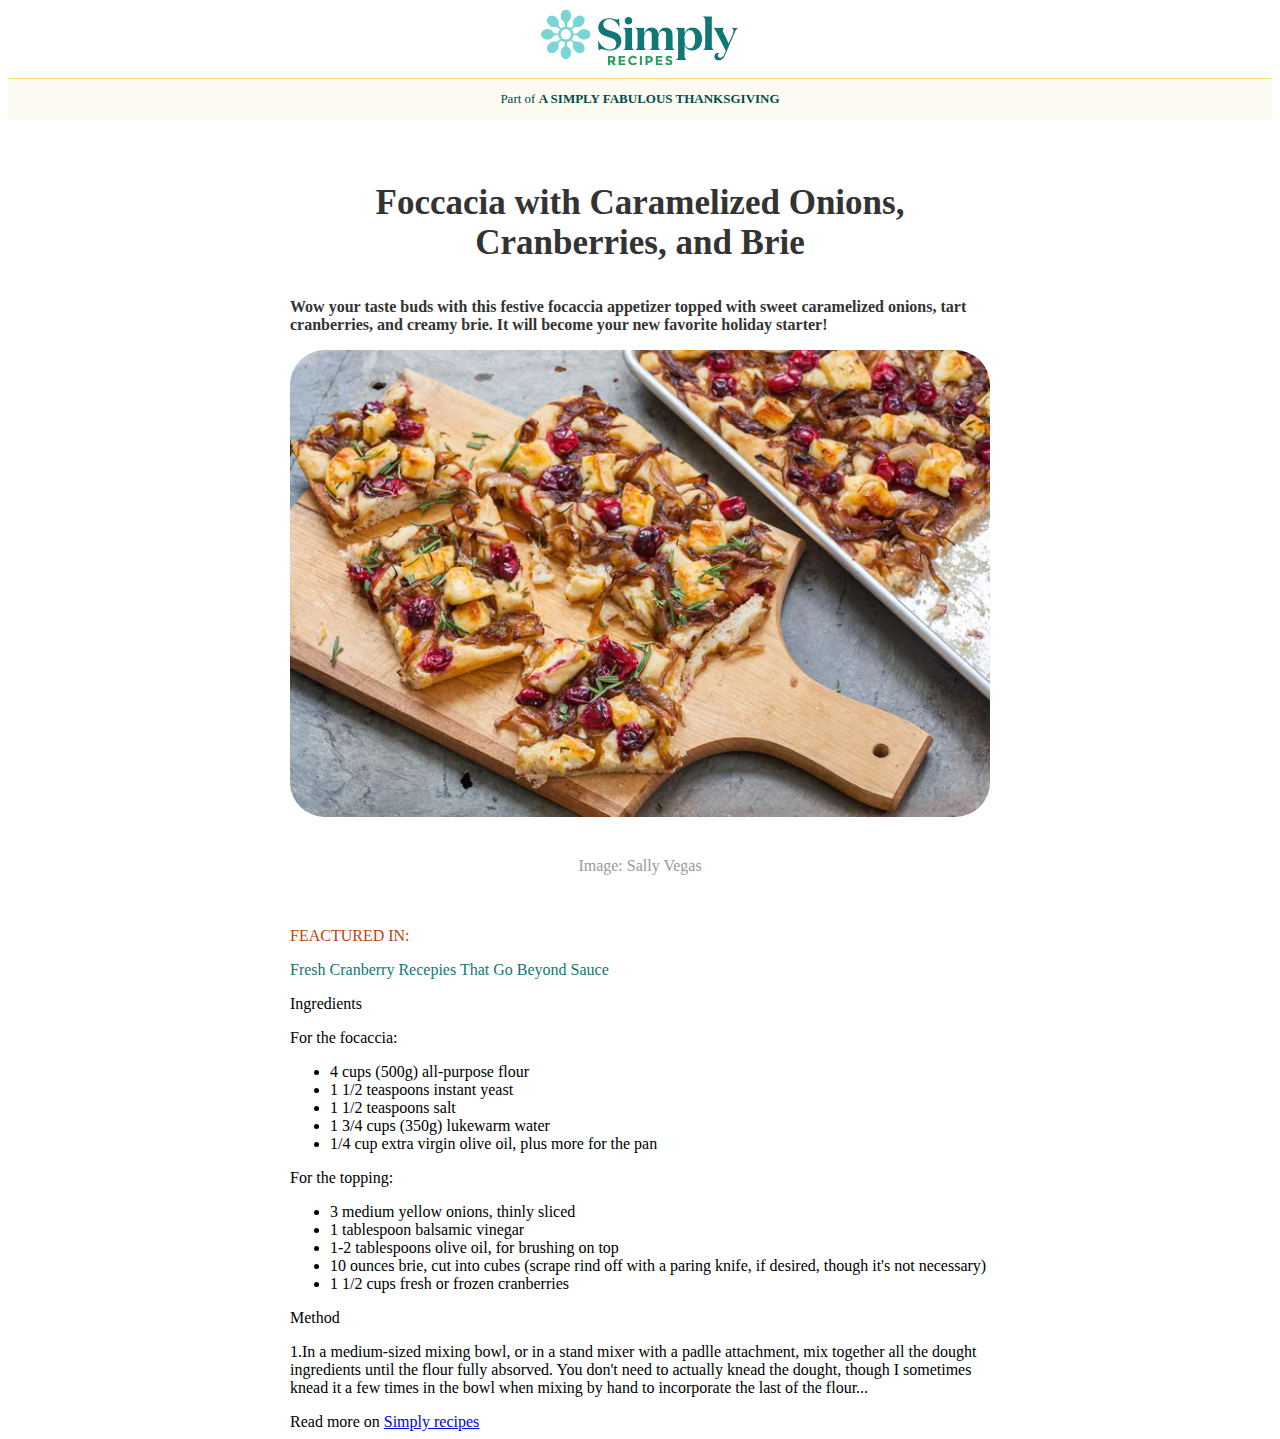
==== index.html @ 0d95db30 "Simply Recepies - update" ====
<!DOCTYPE html>
<html lang="en">
<head>
    <meta charset="UTF-8">
    <meta name="viewport" content="width=device-width, initial-scale=1.0">
    <link rel="stylesheet" href="style.css">
    <title>Simply Recepies - Blog</title>
</head>
<body>
    <header>
        <div class="altura">
        <img src="./assets/logo.png" alt="logo" height="60vh">
        </div>
        <div class="bloco">.</div>
        <span class="header-board">Part of <strong>A SIMPLY FABULOUS THANKSGIVING</strong></span>
    </header>

    <main>
        <article>
            <div class="titolo">
                <p><b>Foccacia with Caramelized Onions, Cranberries, and Brie</b></p>
            </div>
            
            <div  class="pretext">
               <p><strong>Wow your taste buds with this festive focaccia appetizer topped with sweet caramelized onions,
                tart cranberries, and creamy brie. It will become your new favorite holiday starter!</strong></p>
            </div>

            <div class="foto">
                <img  src="./assets/focaccia.png" alt="Foccacia" style="border-radius: 35px;" width="700px">
            </div>

            <div class="rodape">
                <p>Image: Sally Vegas

                </p>
            </div>

            <div>
                <p style="color: #B5460F;">FEACTURED IN:</p>
                    <span style="color: #107777;">Fresh Cranberry Recepies That Go Beyond Sauce
                    </span>
            </div>
            

            <p>Ingredients
            </p>

            <p>For the focaccia:
                <ul>
                    <li>4 cups (500g) all-purpose flour</li>
                    <li>1 1/2 teaspoons instant yeast</li>
                    <li>1 1/2 teaspoons salt</li>
                    <li>1 3/4 cups (350g) lukewarm water</li>
                    <li>1/4 cup extra virgin olive oil, plus more for the pan</li>
                </ul>
            </p>

            <p>For the topping:
                <ul>
                    <li>3 medium yellow onions, thinly sliced</li>
                    <li>1 tablespoon balsamic vinegar</li>
                    <li>1-2 tablespoons olive oil, for brushing on top</li>
                    <li>10 ounces brie, cut into cubes (scrape rind off with a paring 
                            knife, if desired, though it's not necessary)</li>
                    <li>1 1/2 cups fresh or frozen cranberries</li>
                </ul>
    
            </p>

            <p>Method</p>

            <p>1.In a medium-sized mixing bowl, or in a stand mixer with a padlle
                attachment, mix together all the dought ingredients until the flour
                fully absorved. You don't need to actually knead the dought, though
                I sometimes knead it a few times in the bowl when mixing by hand to
                incorporate the last of the flour...
            </p>
        </article>
    </main>
</body>
<footer>Read more on <a href="#">Simply recipes</a>
</footer>
</html>
---- style.css ----
header{
    display: block;
    height: 140px;
    text-align: center;
}

.altura{
    height: 70px;
    line-height: 90px;
}

.header-board{
    display: block;
    height: 40px;
    line-height: 40px;
    justify-content: center;
    background-color: #FDFBF1;
    color: #004D4C;
    font-size: 13px;
}

.bloco{
    color: white;
    height: 1px;
    display: block;
    background-color:#FFD877;
}

.titolo{
    font-size: 35px;
    text-align: center;
    color: #333333;
    font-family: 'Times New Roman', Times, serif;

}

.pretext{
    color: #333333;
    font-size: 16px;
}


.rodape{
    text-align: center;
    color: #999999;
    font-size: 16px;
    padding: 20px;
}

main{
    margin-inline: auto;
    width: 700px;   
}





footer{
    margin-inline: auto;
    width: 700px;
}
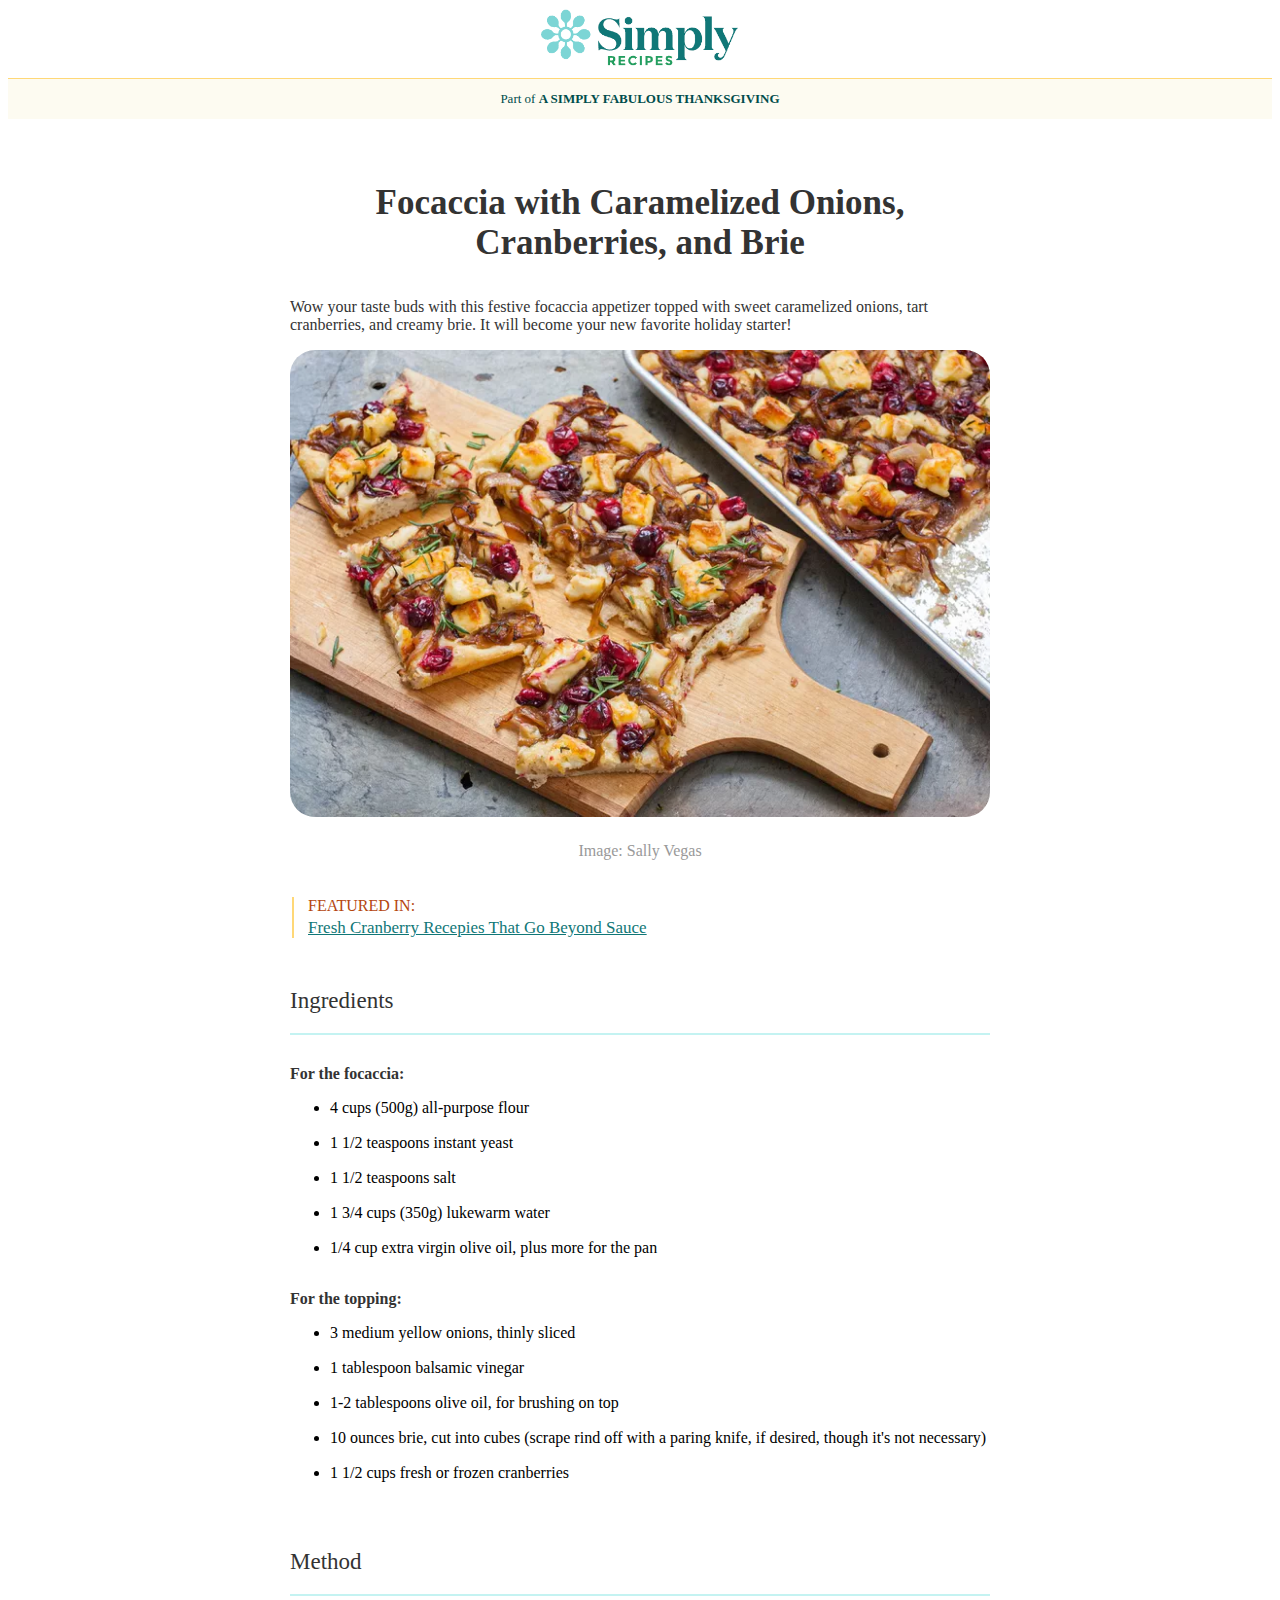
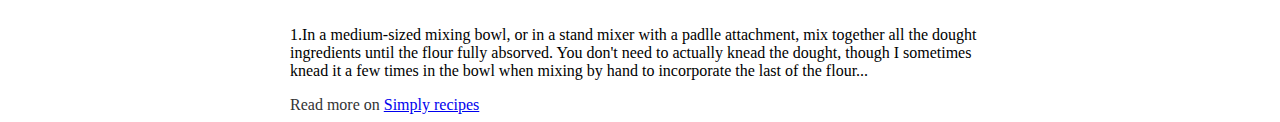
==== commit ce1a67f3: "Simply Recepies updates 2" ====
--- a/index.html
+++ b/index.html
@@ -18,16 +18,16 @@
     <main>
         <article>
             <div class="titolo">
-                <p><b>Foccacia with Caramelized Onions, Cranberries, and Brie</b></p>
+                <p><b>Focaccia with Caramelized Onions, Cranberries, and Brie</b></p>
             </div>
             
             <div  class="pretext">
-               <p><strong>Wow your taste buds with this festive focaccia appetizer topped with sweet caramelized onions,
-                tart cranberries, and creamy brie. It will become your new favorite holiday starter!</strong></p>
+               <p>Wow your taste buds with this festive focaccia appetizer topped with sweet caramelized onions,
+                tart cranberries, and creamy brie. It will become your new favorite holiday starter!</p>
             </div>
 
             <div class="foto">
-                <img  src="./assets/focaccia.png" alt="Foccacia" style="border-radius: 35px;" width="700px">
+                <img  src="./assets/focaccia.png" alt="Foccacia" style="border-radius: 25px;" width="700px">
             </div>
 
             <div class="rodape">
@@ -36,17 +36,17 @@
                 </p>
             </div>
 
-            <div>
-                <p style="color: #B5460F;">FEACTURED IN:</p>
-                    <span style="color: #107777;">Fresh Cranberry Recepies That Go Beyond Sauce
-                    </span>
+            
+            <div class="margin">
+                <div class="a"><p style="color: #B5460F;">FEATURED IN:</p></div>
+                <div class="b"><p style="color: #107777; text-decoration: underline;">Fresh Cranberry Recepies That Go Beyond Sauce</p>
+                </div>
             </div>
-            
 
-            <p>Ingredients
+            <p class="ingredients">Ingredients
             </p>
 
-            <p>For the focaccia:
+            <p style="color: #333333;"><b>For the focaccia:</b>
                 <ul>
                     <li>4 cups (500g) all-purpose flour</li>
                     <li>1 1/2 teaspoons instant yeast</li>
@@ -56,7 +56,7 @@
                 </ul>
             </p>
 
-            <p>For the topping:
+            <p style="color: #333333;"><b> For the topping:</b>
                 <ul>
                     <li>3 medium yellow onions, thinly sliced</li>
                     <li>1 tablespoon balsamic vinegar</li>
@@ -68,7 +68,7 @@
     
             </p>
 
-            <p>Method</p>
+            <p class="ingredients">Method</p>
 
             <p>1.In a medium-sized mixing bowl, or in a stand mixer with a padlle
                 attachment, mix together all the dought ingredients until the flour
@@ -79,6 +79,6 @@
         </article>
     </main>
 </body>
-<footer>Read more on <a href="#">Simply recipes</a>
+<footer style="color: #333333;">Read more on <a href="#">Simply recipes</a>
 </footer>
 </html>--- a/style.css
+++ b/style.css
@@ -44,7 +44,7 @@
     text-align: center;
     color: #999999;
     font-size: 16px;
-    padding: 20px;
+    padding: 5px;
 }
 
 main{
@@ -52,11 +52,41 @@
     width: 700px;   
 }
 
+.margin{
+    margin-left: 2px;
+    padding-left: 14px;
+    border-left: 2px solid #FFD877;
+}
 
+.a{
+    height: 20px;
+    margin-bottom: -16px;
+    
 
+}
 
+.b{
+    height: 20px;
+    font-size: 17px;
+     
+
+}
 
 footer{
     margin-inline: auto;
     width: 700px;
+}
+
+.ingredients{
+    height: 45px;
+    font-size: 23px;
+    color: #333333;
+    margin-top: 50px;
+    margin-bottom: 30px;
+    border-bottom: 2px solid #C4F3F2;
+    
+}
+
+li{
+    height: 35px;
 }